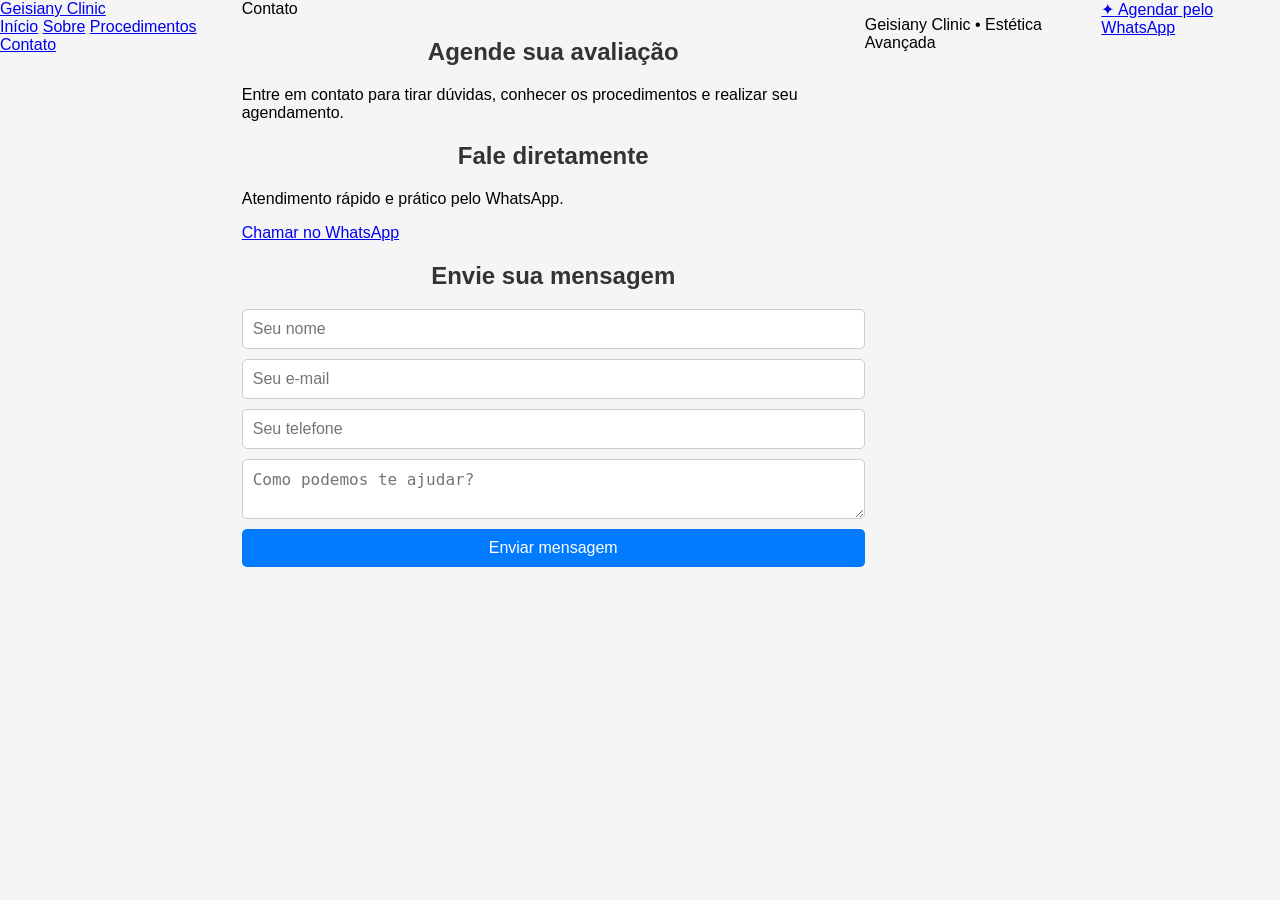
==== contato.html @ 5f90fd15 "Add files via upload" ====
<!DOCTYPE html>
<html lang="pt-BR">
<head>
  <meta charset="UTF-8" />
  <meta name="viewport" content="width=device-width, initial-scale=1.0" />
  <title>Contato | Geisiany Clinic</title>
  <link rel="stylesheet" href="style.css" />
</head>
<body>
  <header class="navbar solid">
    <div class="nav-wrapper">
      <a class="brand dark" href="index.html">Geisiany Clinic</a>
      <nav class="dark-nav">
        <a href="index.html">Início</a>
        <a href="sobre.html">Sobre</a>
        <a href="servicos.html">Procedimentos</a>
        <a href="contato.html">Contato</a>
      </nav>
    </div>
  </header>

  <main class="page-shell">
    <section class="section page-hero">
      <div class="section-header">
        <span class="mini-tag">Contato</span>
        <h1>Agende sua avaliação</h1>
        <p>
          Entre em contato para tirar dúvidas, conhecer os procedimentos e
          realizar seu agendamento.
        </p>
      </div>
    </section>

    <section class="section contact-grid">
      <div class="soft-card">
        <h2>Fale diretamente</h2>
        <p>Atendimento rápido e prático pelo WhatsApp.</p>
        <a href="https://wa.me/5537992007691?text=Olá,%20gostaria%20de%20agendar%20uma%20avaliação." target="_blank" rel="noopener" class="btn btn-primary">Chamar no WhatsApp</a>
      </div>

      <div class="soft-card">
        <h2>Envie sua mensagem</h2>
        <form>
          <input type="text" placeholder="Seu nome" required />
          <input type="email" placeholder="Seu e-mail" required />
          <input type="tel" placeholder="Seu telefone" />
          <textarea placeholder="Como podemos te ajudar?"></textarea>
          <button type="submit">Enviar mensagem</button>
        </form>
      </div>
    </section>
  </main>

  <footer class="footer">
    <p>Geisiany Clinic • Estética Avançada</p>
  </footer>

  <a
    href="https://wa.me/5537992007691?text=Olá,%20gostaria%20de%20agendar%20uma%20avaliação."
    class="whatsapp-float"
    target="_blank"
    rel="noopener"
    aria-label="Falar no WhatsApp"
    title="Falar no WhatsApp"
  >
    <span class="wa-icon">✦</span>
    <span class="wa-text">Agendar pelo WhatsApp</span>
  </a>
</body>
</html>
---- style.css ----
body {
  font-family: Arial, sans-serif;
  background: #f5f5f5;
  margin: 0;
  padding: 0;
  display: flex;
  justify-content: center;
  align-items: flex-start;
  min-height: 100vh;
}

.container {
  background: white;
  margin-top: 50px;
  padding: 20px;
  border-radius: 8px;
  width: 100%;
  max-width: 600px;
  box-shadow: 0 0 10px rgba(0,0,0,0.1);
}

h1, h2 {
  text-align: center;
  color: #333;
}

form {
  display: flex;
  flex-direction: column;
  margin-bottom: 20px;
}

input, textarea, button {
  margin-bottom: 10px;
  padding: 10px;
  font-size: 16px;
  border-radius: 5px;
  border: 1px solid #ccc;
}

button {
  background-color: #007bff;
  color: white;
  border: none;
  cursor: pointer;
}

button:hover {
  background-color: #0056b3;
}

#pacientes-list, #historico {
  max-height: 300px;
  overflow-y: auto;
  border-top: 1px solid #ccc;
  padding-top: 10px;
}

.paciente, .atendimento {
  margin-bottom: 10px;
  padding: 8px;
  background: #e0e0e0;
  border-radius: 5px;
}

.paciente strong, .atendimento strong {
  color: #007bff;
}
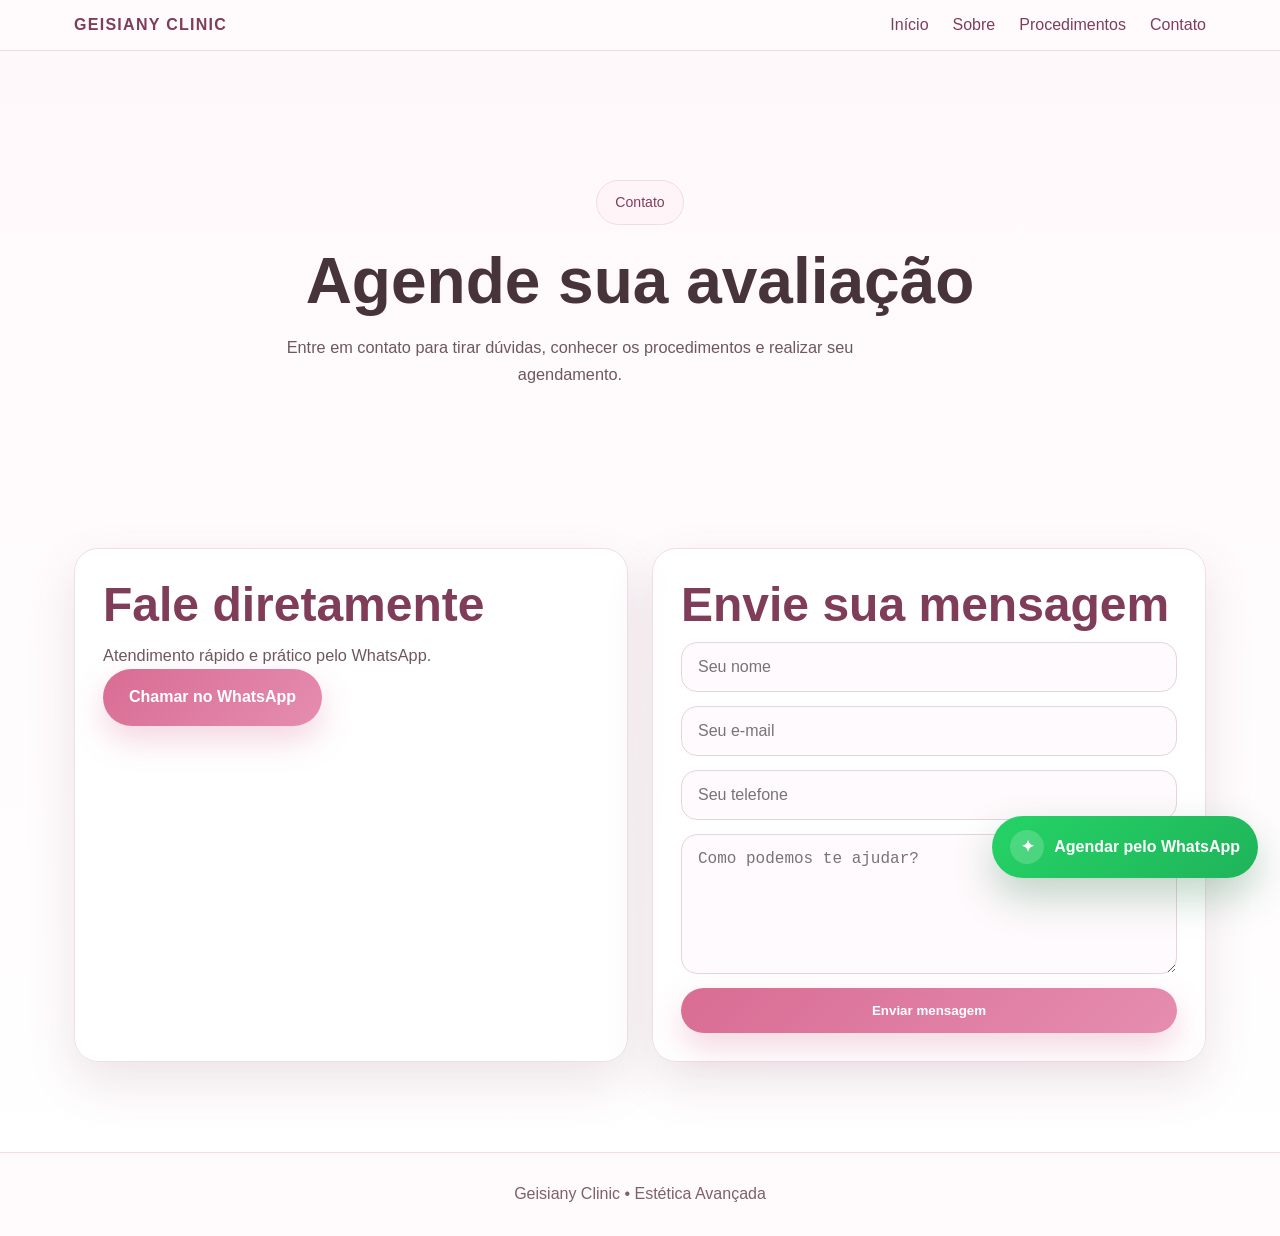
==== commit 43458959: "Add files via upload" ====
--- a/contato.html
+++ b/contato.html
@@ -35,7 +35,7 @@
       <div class="soft-card">
         <h2>Fale diretamente</h2>
         <p>Atendimento rápido e prático pelo WhatsApp.</p>
-        <a href="https://wa.me/5537992007691?text=Olá,%20gostaria%20de%20agendar%20uma%20avaliação." target="_blank" rel="noopener" class="btn btn-primary">Chamar no WhatsApp</a>
+        <a href="https://wa.me/5537920007691?text=Olá,%20gostaria%20de%20agendar%20uma%20avaliação." target="_blank" rel="noopener" class="btn btn-primary">Chamar no WhatsApp</a>
       </div>
 
       <div class="soft-card">
@@ -56,7 +56,7 @@
   </footer>
 
   <a
-    href="https://wa.me/5537992007691?text=Olá,%20gostaria%20de%20agendar%20uma%20avaliação."
+    href="https://wa.me/5537920007691?text=Olá,%20gostaria%20de%20agendar%20uma%20avaliação."
     class="whatsapp-float"
     target="_blank"
     rel="noopener"
--- a/style.css
+++ b/style.css
@@ -1,68 +1,602 @@
-body {
-  font-family: Arial, sans-serif;
-  background: #f5f5f5;
+:root {
+  --rosa-principal: #d96c93;
+  --rosa-claro: #f7d9e4;
+  --rosa-suave: #fff4f8;
+  --rosa-quente: #c35680;
+  --vinho: #7f3d5a;
+  --texto: #47333a;
+  --branco: #ffffff;
+  --nude: #f8eef2;
+  --sombra: 0 20px 50px rgba(95, 43, 65, 0.12);
+  --radius: 24px;
+}
+
+* {
   margin: 0;
   padding: 0;
+  box-sizing: border-box;
+}
+
+html {
+  scroll-behavior: smooth;
+}
+
+body {
+  font-family: "Segoe UI", Arial, sans-serif;
+  color: var(--texto);
+  background: linear-gradient(to bottom, #fff8fb, #ffffff);
+  line-height: 1.65;
+}
+
+a {
+  text-decoration: none;
+}
+
+.navbar {
+  position: fixed;
+  top: 0;
+  width: 100%;
+  z-index: 1000;
+  background: rgba(255, 247, 250, 0.14);
+  backdrop-filter: blur(14px);
+  border-bottom: 1px solid rgba(255, 255, 255, 0.16);
+}
+
+.navbar.solid {
+  background: rgba(255, 251, 252, 0.96);
+  border-bottom: 1px solid #f1dbe4;
+}
+
+.nav-wrapper {
+  max-width: 1180px;
+  margin: 0 auto;
+  padding: 12px 24px;
   display: flex;
+  align-items: center;
+  justify-content: space-between;
+  gap: 20px;
+}
+
+.brand {
+  color: var(--branco);
+  font-weight: 700;
+  letter-spacing: 0.08em;
+  text-transform: uppercase;
+  font-size: 1rem;
+}
+
+.brand.dark {
+  color: var(--vinho);
+}
+
+.navbar nav {
+  display: flex;
+  gap: 24px;
+  flex-wrap: wrap;
+}
+
+.navbar nav a {
+  color: var(--branco);
+  font-weight: 500;
+  transition: 0.25s ease;
+}
+
+.dark-nav a {
+  color: var(--vinho) !important;
+}
+
+.navbar nav a:hover {
+  color: var(--rosa-claro);
+}
+
+.dark-nav a:hover {
+  color: var(--rosa-quente) !important;
+}
+
+.hero {
+  position: relative;
+  min-height: 100vh;
+  background-image: url('img/Veronica.jpeg');
+  background-size: cover;
+  background-position: right 18%;
+  background-repeat: no-repeat;
+  display: flex;
+  align-items: center;
+  padding: 150px 24px 60px;
+}
+
+.overlay {
+  position: absolute;
+  inset: 0;
+  background:
+    linear-gradient(
+      to right,
+      rgba(58, 23, 37, 0.78) 0%,
+      rgba(58, 23, 37, 0.55) 35%,
+      rgba(58, 23, 37, 0.18) 70%,
+      rgba(58, 23, 37, 0.06) 100%
+    );
+}
+
+.hero-content {
+  position: relative;
+  z-index: 2;
+  max-width: 760px;
+  color: var(--branco);
+}
+
+.tag,
+.mini-tag {
+  display: inline-block;
+  padding: 10px 18px;
+  border-radius: 999px;
+  margin-bottom: 22px;
+  font-size: 0.88rem;
+  backdrop-filter: blur(8px);
+}
+
+.tag {
+  background: rgba(255, 255, 255, 0.15);
+  border: 1px solid rgba(255, 255, 255, 0.2);
+  color: var(--branco);
+}
+
+.mini-tag {
+  background: var(--rosa-suave);
+  border: 1px solid #f1dbe4;
+  color: var(--vinho);
+}
+
+.hero h1,
+.page-hero h1 {
+  font-size: clamp(2.4rem, 5vw, 4.7rem);
+  line-height: 1.08;
+  margin-bottom: 18px;
+}
+
+.hero p,
+.page-hero p {
+  font-size: 1.08rem;
+  max-width: 640px;
+  margin-bottom: 30px;
+}
+
+.hero p {
+  color: rgba(255, 255, 255, 0.92);
+}
+
+.hero-buttons {
+  display: flex;
+  gap: 14px;
+  flex-wrap: wrap;
+}
+
+.btn,
+button {
+  display: inline-flex;
+  align-items: center;
   justify-content: center;
-  align-items: flex-start;
-  min-height: 100vh;
-}
-
-.container {
-  background: white;
-  margin-top: 50px;
-  padding: 20px;
-  border-radius: 8px;
+  border: none;
+  border-radius: 999px;
+  padding: 15px 26px;
+  font-weight: 600;
+  cursor: pointer;
+  transition: 0.28s ease;
+}
+
+.btn-primary,
+button {
+  background: linear-gradient(135deg, var(--rosa-principal), #e58db0);
+  color: var(--branco);
+  box-shadow: 0 14px 32px rgba(217, 108, 147, 0.28);
+}
+
+.btn-primary:hover,
+button:hover {
+  transform: translateY(-2px);
+  filter: brightness(1.03);
+}
+
+.btn-secondary {
+  color: var(--branco);
+  background: rgba(255, 255, 255, 0.14);
+  border: 1px solid rgba(255, 255, 255, 0.26);
+  backdrop-filter: blur(8px);
+}
+
+.btn-secondary:hover {
+  background: rgba(255, 255, 255, 0.22);
+}
+
+.page-shell {
+  padding-top: 90px;
+}
+
+.section {
+  max-width: 1180px;
+  margin: 0 auto;
+  padding: 90px 24px;
+}
+
+.page-hero {
+  padding-bottom: 24px;
+}
+
+.section-header {
+  text-align: center;
+  max-width: 780px;
+  margin: 0 auto 46px;
+}
+
+.section h2 {
+  font-size: clamp(2rem, 4vw, 3rem);
+  line-height: 1.15;
+  margin-bottom: 14px;
+  color: #4d2635;
+}
+
+.section p {
+  color: #6e5860;
+  font-size: 1.02rem;
+}
+
+.cards {
+  display: grid;
+  grid-template-columns: repeat(3, 1fr);
+  gap: 22px;
+}
+
+.card,
+.soft-card {
+  background: rgba(255, 255, 255, 0.9);
+  border: 1px solid #f2dde6;
+  border-radius: var(--radius);
+  padding: 28px;
+  box-shadow: var(--sombra);
+  transition: 0.28s ease;
+}
+
+.card:hover,
+.soft-card:hover {
+  transform: translateY(-6px);
+}
+
+.card h3,
+.soft-card h2 {
+  color: var(--vinho);
+  margin-bottom: 10px;
+}
+
+.highlight {
+  padding-top: 10px;
+}
+
+.highlight-box {
+  display: flex;
+  justify-content: space-between;
+  align-items: center;
+  gap: 24px;
+  background: linear-gradient(135deg, #fff1f6, #ffffff);
+  border: 1px solid #f1dbe3;
+  border-radius: 30px;
+  padding: 36px;
+  box-shadow: var(--sombra);
+}
+
+.two-columns,
+.contact-grid {
+  display: grid;
+  grid-template-columns: repeat(2, 1fr);
+  gap: 24px;
+}
+
+form {
+  display: grid;
+  gap: 14px;
+}
+
+input,
+textarea {
   width: 100%;
-  max-width: 600px;
-  box-shadow: 0 0 10px rgba(0,0,0,0.1);
-}
-
-h1, h2 {
+  padding: 15px 16px;
+  border-radius: 16px;
+  border: 1px solid #ead3dc;
+  background: #fffafd;
+  outline: none;
+  font-size: 1rem;
+  color: var(--texto);
+}
+
+input:focus,
+textarea:focus {
+  border-color: var(--rosa-principal);
+  box-shadow: 0 0 0 4px rgba(217, 108, 147, 0.12);
+}
+
+textarea {
+  min-height: 140px;
+  resize: vertical;
+}
+
+.footer {
   text-align: center;
-  color: #333;
-}
-
-form {
-  display: flex;
-  flex-direction: column;
-  margin-bottom: 20px;
-}
-
-input, textarea, button {
-  margin-bottom: 10px;
-  padding: 10px;
-  font-size: 16px;
-  border-radius: 5px;
-  border: 1px solid #ccc;
-}
-
-button {
-  background-color: #007bff;
-  color: white;
-  border: none;
-  cursor: pointer;
-}
-
-button:hover {
-  background-color: #0056b3;
-}
-
-#pacientes-list, #historico {
-  max-height: 300px;
-  overflow-y: auto;
-  border-top: 1px solid #ccc;
-  padding-top: 10px;
-}
-
-.paciente, .atendimento {
-  margin-bottom: 10px;
-  padding: 8px;
-  background: #e0e0e0;
-  border-radius: 5px;
-}
-
-.paciente strong, .atendimento strong {
-  color: #007bff;
-}+  padding: 28px 20px;
+  color: #7d616b;
+  border-top: 1px solid #f2dde5;
+  background: #fffafc;
+}
+
+.whatsapp-float {
+  position: fixed;
+  right: 22px;
+  bottom: 22px;
+  z-index: 1100;
+  display: inline-flex;
+  align-items: center;
+  gap: 10px;
+  padding: 14px 18px;
+  border-radius: 999px;
+  background: linear-gradient(135deg, #25d366, #1fb45a);
+  color: #ffffff;
+  box-shadow: 0 18px 40px rgba(24, 110, 53, 0.28);
+  font-weight: 700;
+  transition: 0.28s ease;
+}
+
+.whatsapp-float:hover {
+  transform: translateY(-3px) scale(1.01);
+}
+
+.wa-icon {
+  width: 34px;
+  height: 34px;
+  border-radius: 50%;
+  display: inline-flex;
+  align-items: center;
+  justify-content: center;
+  background: rgba(255, 255, 255, 0.18);
+  font-size: 1rem;
+}
+
+.wa-text {
+  white-space: nowrap;
+}
+
+@media (max-width: 960px) {
+  .cards,
+  .two-columns,
+  .contact-grid {
+    grid-template-columns: 1fr;
+  }
+
+  .highlight-box {
+    flex-direction: column;
+    align-items: flex-start;
+  }
+
+  .nav-wrapper {
+    flex-direction: column;
+  }
+
+  .hero {
+    justify-content: center;
+  }
+
+  .hero-content {
+    text-align: center;
+    margin: 0 auto;
+  }
+
+  .hero p {
+    margin-left: auto;
+    margin-right: auto;
+  }
+
+  .hero-buttons {
+    justify-content: center;
+  }
+}
+
+@media (max-width: 640px) {
+  .navbar nav {
+    justify-content: center;
+    gap: 14px;
+  }
+
+  .section {
+    padding: 70px 18px;
+  }
+
+  .whatsapp-float {
+    right: 14px;
+    bottom: 14px;
+    padding: 12px 14px;
+  }
+
+  .wa-text {
+    display: none;
+  }
+}
+
+.hero-content { max-width: 560px; }
+
+
+/* Mobile refinements */
+@media (max-width: 768px) {
+  .nav-wrapper {
+    padding: 14px 16px;
+    gap: 10px;
+  }
+
+  .brand,
+  .brand.dark {
+    font-size: 0.92rem;
+    letter-spacing: 0.06em;
+    text-align: center;
+  }
+
+  .navbar nav {
+    width: 100%;
+    justify-content: center;
+    gap: 10px 14px;
+  }
+
+  .navbar nav a {
+    font-size: 0.92rem;
+  }
+
+  .hero {
+    min-height: 100svh;
+    padding: 128px 18px 36px;
+    background-position: 76% center;
+    align-items: center;
+  }
+
+  .overlay {
+    background:
+      linear-gradient(
+        to bottom,
+        rgba(58, 23, 37, 0.70) 0%,
+        rgba(58, 23, 37, 0.56) 42%,
+        rgba(58, 23, 37, 0.34) 100%
+      );
+  }
+
+  .hero-content {
+    max-width: 100%;
+    text-align: center;
+    margin: 0 auto;
+  }
+
+  .tag {
+    font-size: 0.78rem;
+    padding: 8px 14px;
+    margin-bottom: 16px;
+  }
+
+  .hero h1 {
+    font-size: 2rem;
+    line-height: 1.12;
+    margin-bottom: 14px;
+  }
+
+  .hero p {
+    font-size: 0.98rem;
+    line-height: 1.55;
+    max-width: 100%;
+    margin-bottom: 22px;
+  }
+
+  .hero-buttons {
+    width: 100%;
+    flex-direction: column;
+    gap: 10px;
+  }
+
+  .hero-buttons .btn {
+    width: 100%;
+    min-height: 52px;
+    padding: 14px 18px;
+  }
+
+  .section {
+    padding: 56px 16px;
+  }
+
+  .page-shell {
+    padding-top: 82px;
+  }
+
+  .page-hero {
+    padding-bottom: 10px;
+  }
+
+  .section-header {
+    margin-bottom: 30px;
+  }
+
+  .section h2,
+  .page-hero h1 {
+    font-size: 1.75rem;
+    line-height: 1.18;
+  }
+
+  .section p,
+  .page-hero p,
+  .card p,
+  .soft-card p {
+    font-size: 0.96rem;
+  }
+
+  .card,
+  .soft-card {
+    padding: 22px 18px;
+    border-radius: 20px;
+  }
+
+  .highlight-box {
+    padding: 24px 18px;
+    border-radius: 24px;
+  }
+
+  form {
+    gap: 12px;
+  }
+
+  input,
+  textarea {
+    font-size: 16px;
+    padding: 14px 14px;
+    border-radius: 14px;
+  }
+
+  .btn,
+  button {
+    min-height: 50px;
+  }
+
+  .whatsapp-float {
+    right: 12px;
+    bottom: 12px;
+    padding: 12px 14px;
+    border-radius: 999px;
+  }
+
+  .wa-icon {
+    width: 30px;
+    height: 30px;
+  }
+
+  .wa-text {
+    display: none;
+  }
+}
+
+@media (max-width: 420px) {
+  .hero {
+    padding-top: 122px;
+    background-position: 80% center;
+  }
+
+  .hero h1 {
+    font-size: 1.8rem;
+  }
+
+  .hero p {
+    font-size: 0.93rem;
+  }
+
+  .navbar nav a {
+    font-size: 0.88rem;
+  }
+
+  .section h2,
+  .page-hero h1 {
+    font-size: 1.55rem;
+  }
+
+  .tag,
+  .mini-tag {
+    font-size: 0.74rem;
+  }
+}
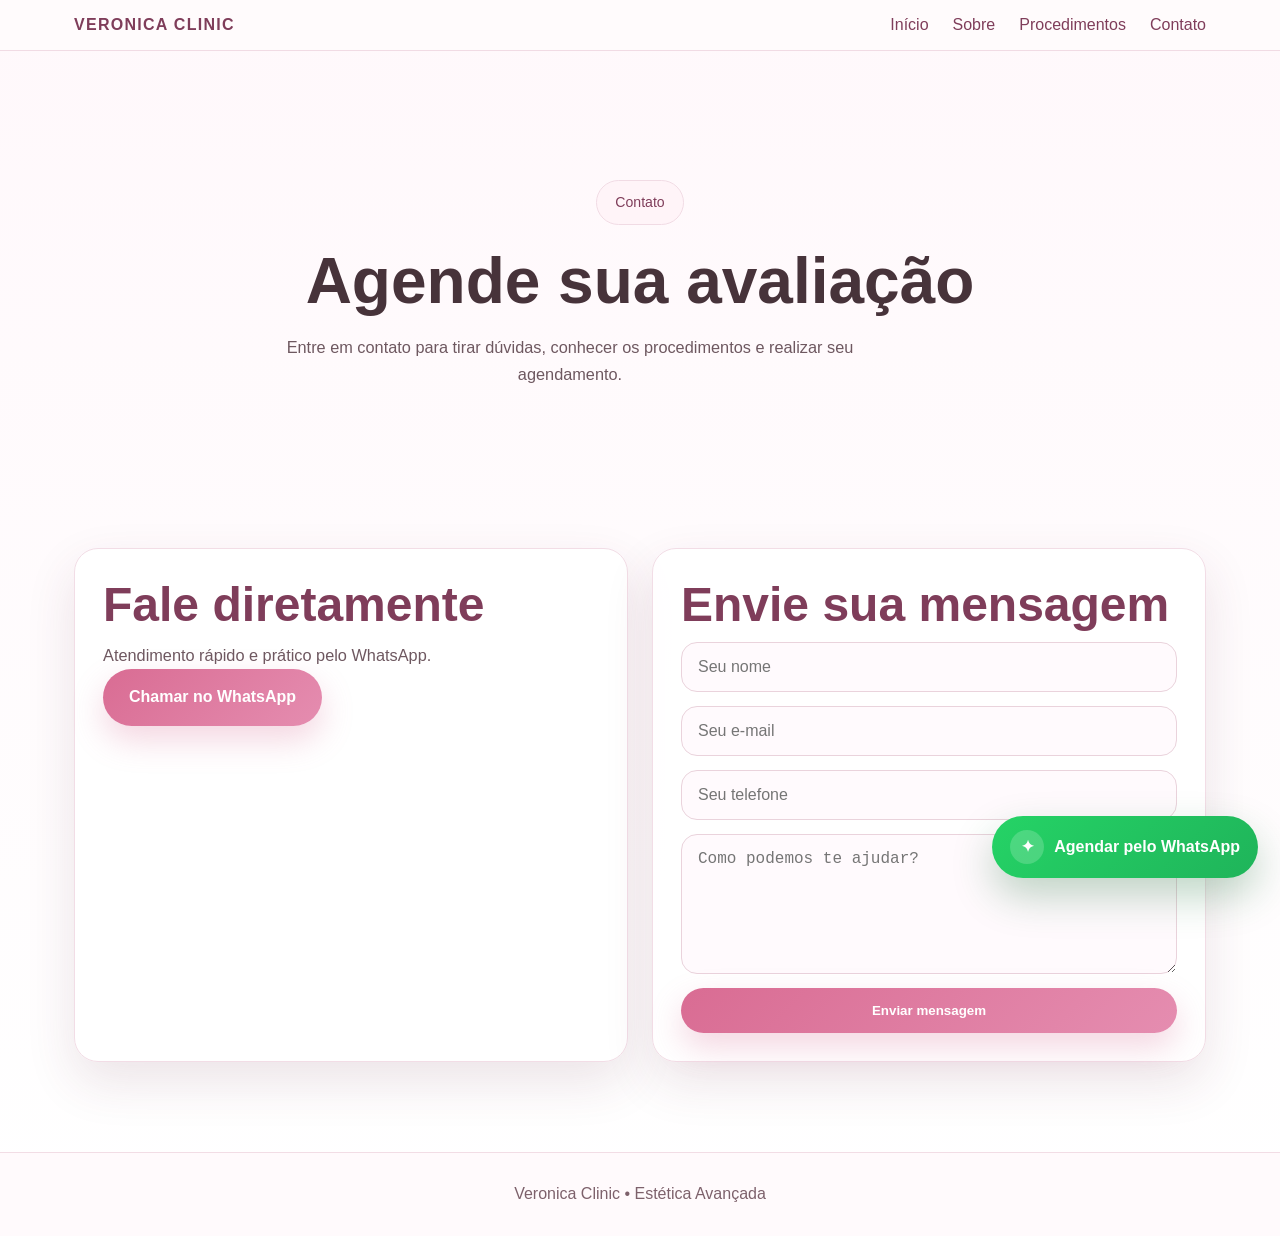
==== commit b3869a64: "Add files via upload" ====
--- a/contato.html
+++ b/contato.html
@@ -3,13 +3,13 @@
 <head>
   <meta charset="UTF-8" />
   <meta name="viewport" content="width=device-width, initial-scale=1.0" />
-  <title>Contato | Geisiany Clinic</title>
+  <title>Contato | Veronica Clinic</title>
   <link rel="stylesheet" href="style.css" />
 </head>
 <body>
   <header class="navbar solid">
     <div class="nav-wrapper">
-      <a class="brand dark" href="index.html">Geisiany Clinic</a>
+      <a class="brand dark" href="index.html">Veronica Clinic</a>
       <nav class="dark-nav">
         <a href="index.html">Início</a>
         <a href="sobre.html">Sobre</a>
@@ -52,7 +52,7 @@
   </main>
 
   <footer class="footer">
-    <p>Geisiany Clinic • Estética Avançada</p>
+    <p>Veronica Clinic • Estética Avançada</p>
   </footer>
 
   <a
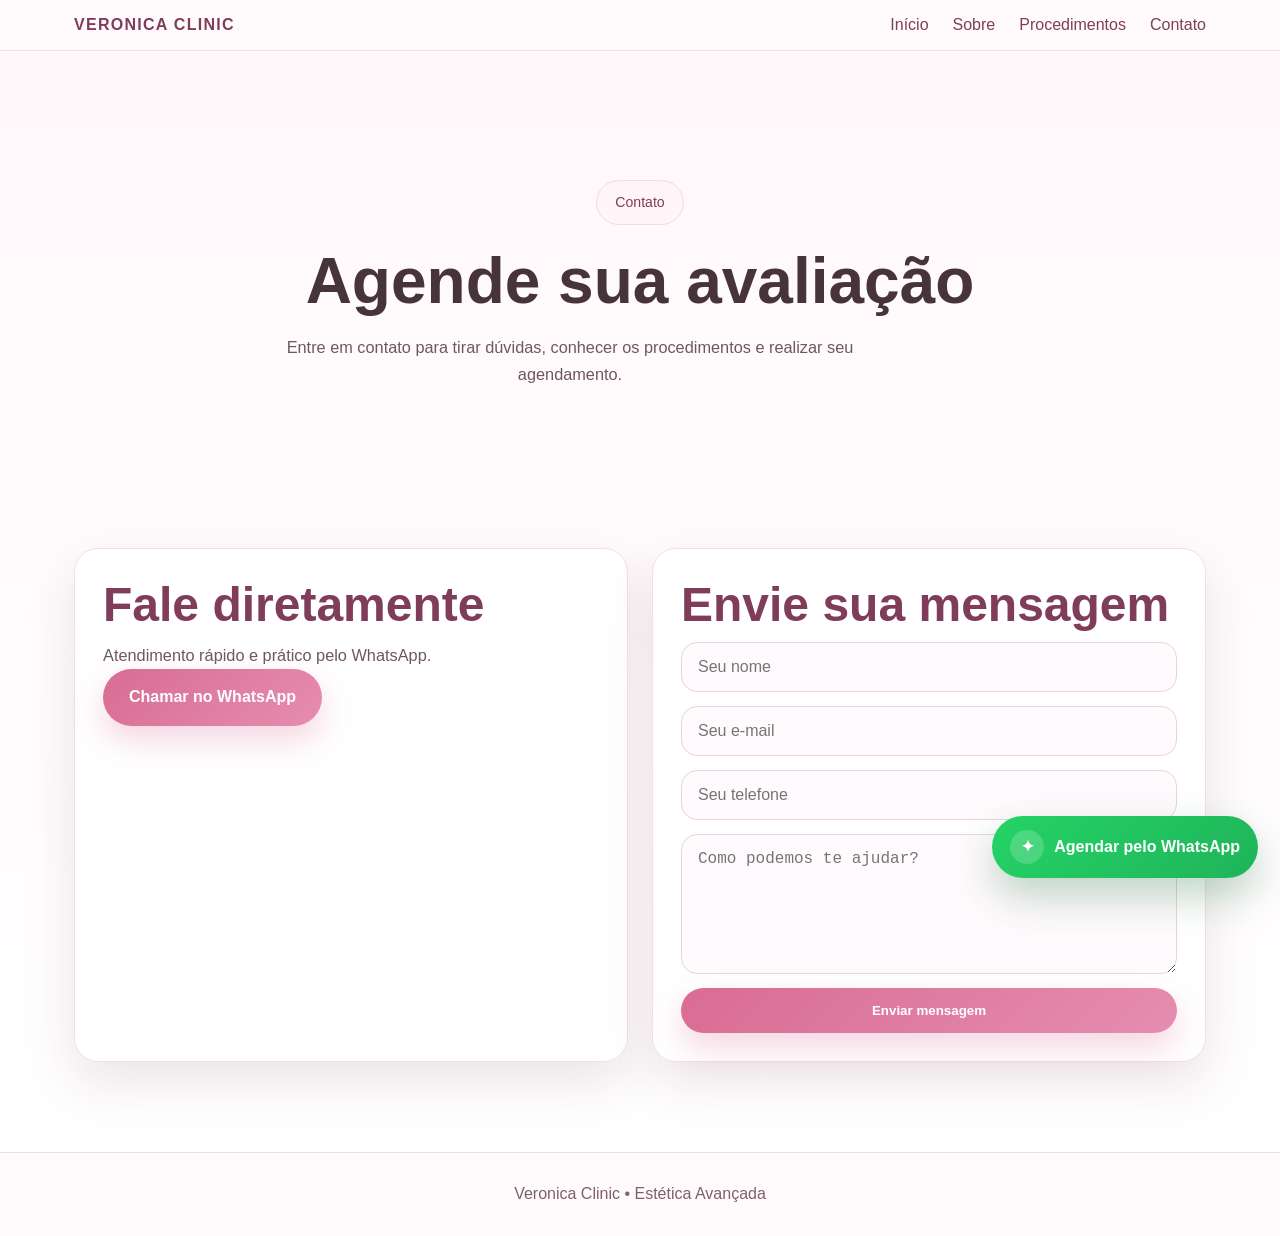
==== commit 8a707328: "Add files via upload" ====
--- a/contato.html
+++ b/contato.html
@@ -35,7 +35,7 @@
       <div class="soft-card">
         <h2>Fale diretamente</h2>
         <p>Atendimento rápido e prático pelo WhatsApp.</p>
-        <a href="https://wa.me/5537920007691?text=Olá,%20gostaria%20de%20agendar%20uma%20avaliação." target="_blank" rel="noopener" class="btn btn-primary">Chamar no WhatsApp</a>
+        <a href="https://wa.me/5537996654140?text=Olá,%20gostaria%20de%20agendar%20uma%20avaliação." target="_blank" rel="noopener" class="btn btn-primary">Chamar no WhatsApp</a>
       </div>
 
       <div class="soft-card">
@@ -56,7 +56,7 @@
   </footer>
 
   <a
-    href="https://wa.me/5537920007691?text=Olá,%20gostaria%20de%20agendar%20uma%20avaliação."
+    href="https://wa.me/5537996654140?text=Olá,%20gostaria%20de%20agendar%20uma%20avaliação."
     class="whatsapp-float"
     target="_blank"
     rel="noopener"
